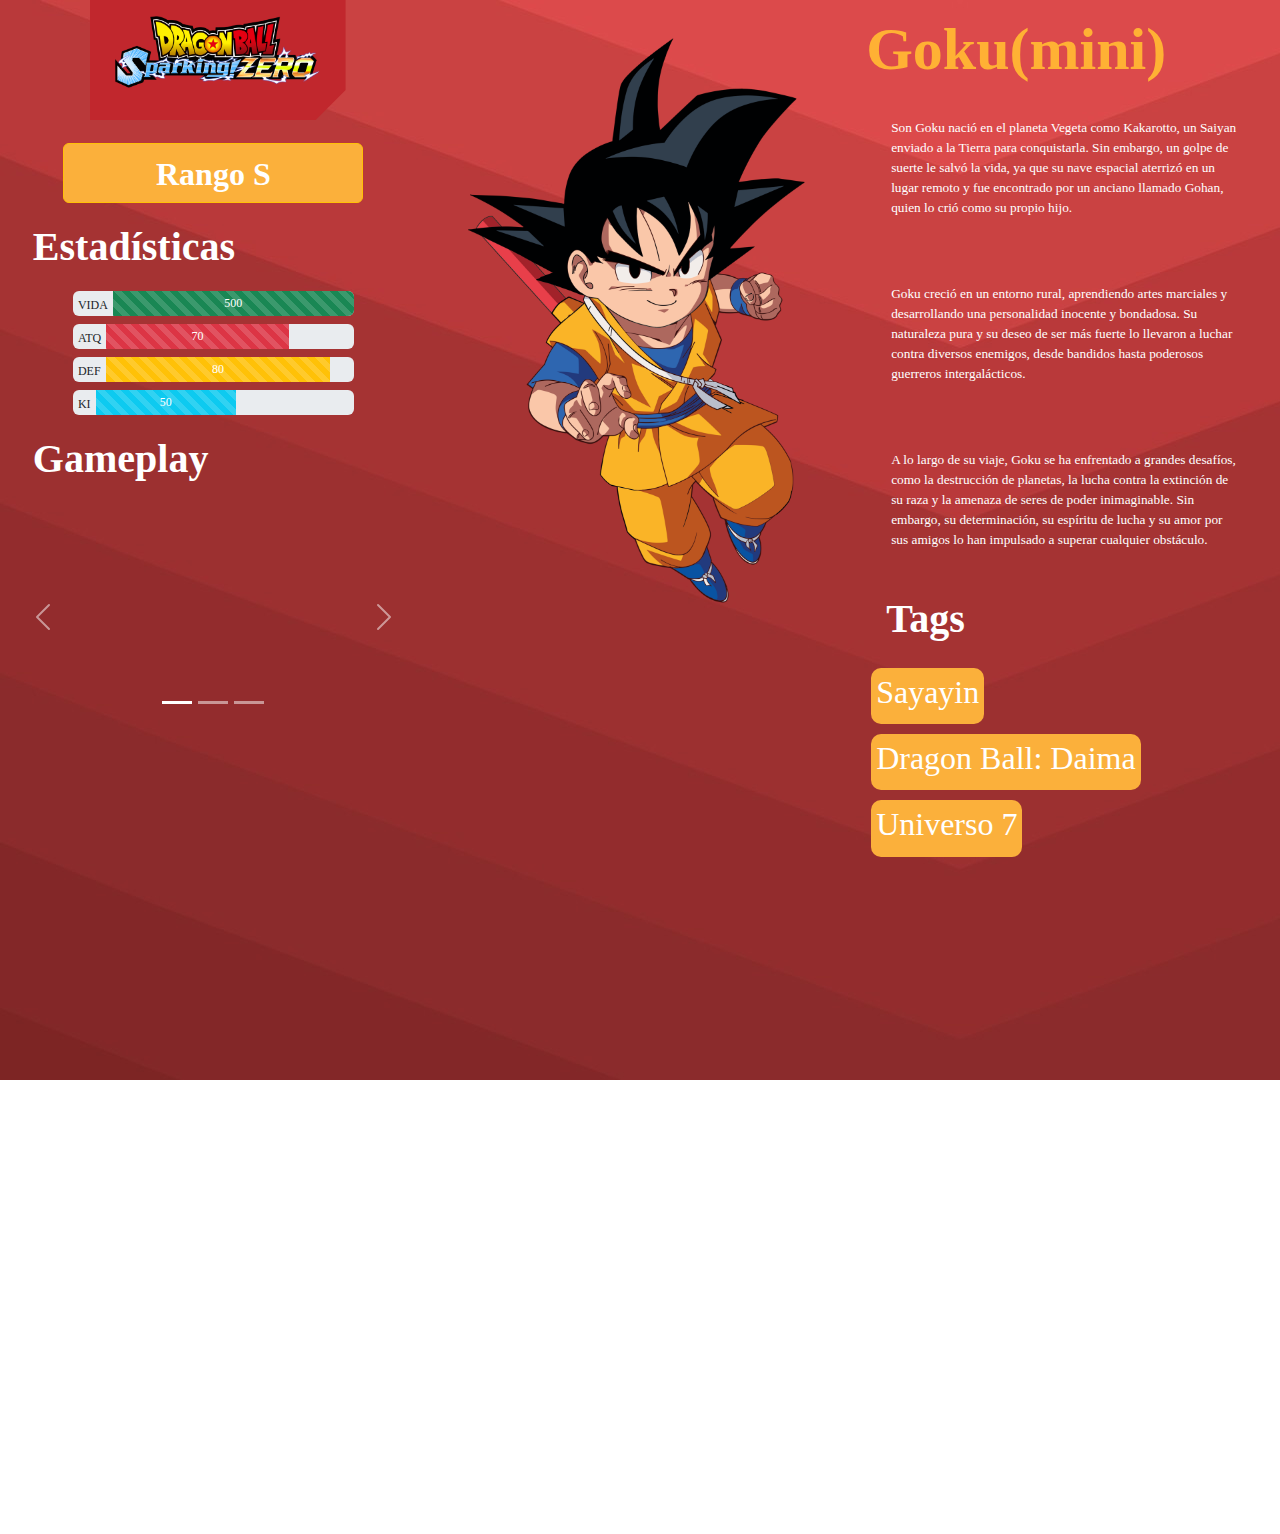
==== index.html @ c5095221 "TRABAJO TERMINADO" ====
<!DOCTYPE html>
<html lang="es">

<head>
    <meta charset="UTF-8">
    <meta name="viewport" content="width=device-width, initial-scale=1.0">
    <title>Tarjeta DB SparkingZero</title>
    <link href="https://cdn.jsdelivr.net/npm/bootstrap@5.3.3/dist/css/bootstrap.min.css" rel="stylesheet"
        integrity="sha384-QWTKZyjpPEjISv5WaRU9OFeRpok6YctnYmDr5pNlyT2bRjXh0JMhjY6hW+ALEwIH" crossorigin="anonymous">
    <link rel="stylesheet" href="./estilos.css">
</head>

<body>

    <div class="logo">
        <div class="sparkin">

            <img src="imagenes/logo.png" width="80%">

        </div>
    </div>

    <div id="contenedor">

        <responsive class="responsiva">

            <res class="movil">
                <h2 class="titulo">Goku(mini)</h2>
            </res>

        </responsive>


        <div class="primer">
            <button class="btn btn-warning">Rango S</button>

            <responsive class="responsiva">

                <res class="movil">
                    <img src="imagenes/gokudaima.png" alt="">
                </res>

            </responsive>




            <h1>Estadísticas</h1>


            <barras class="progress" role="progressbar" aria-label="Animated striped example" aria-valuenow="75"
                aria-valuemin="0" aria-valuemax="100">
                <p>VIDA</p>
                <barra class="progress-bar progress-bar-striped progress-bar-animated bg-success" style="width: 100%">
                    <p>500</p>
            </barras>

            <barras class="progress" role="progressbar" aria-label="Animated striped example" aria-valuenow="20"
                aria-valuemin="0" aria-valuemax="100">
                <p>ATQ</p>
                <barra class="progress-bar progress-bar-striped progress-bar-animated bg-danger" style="width: 65%">
                    <p>70</p>
            </barras>

            </barras>

            <barras class="progress" role="progressbar" aria-label="Animated striped example" aria-valuenow="75"
                aria-valuemin="0" aria-valuemax="100">
                <p>DEF</p>
                <barra class="progress-bar progress-bar-striped progress-bar-animated bg-warning" style="width: 80%">
                    <p>80</p>
            </barras>

            <barras class="progress" role="progressbar" aria-label="Animated striped example" aria-valuenow="75"
                aria-valuemin="0" aria-valuemax="100">
                <p>KI</p>
                <barra class="progress-bar progress-bar-striped progress-bar-animated bg-info" style="width: 50%">
                    <p>50</p>
            </barras>

            <!-- Carrusel -->

            <h1>Gameplay</h1>

            <section id="carouselExampleIndicators" class="carousel slide">
                <section class="carousel-indicators">
                    <button type="button" data-bs-target="#carouselExampleIndicators" data-bs-slide-to="0"
                        class="active" aria-current="true" aria-label="Slide 1"></button>
                    <button type="button" data-bs-target="#carouselExampleIndicators" data-bs-slide-to="1"
                        aria-label="Slide 2"></button>
                    <button type="button" data-bs-target="#carouselExampleIndicators" data-bs-slide-to="2"
                        aria-label="Slide 3"></button>
                </section>

                <section class="carousel-inner">
                    <section class="carousel-item active">

                        <iframe width="400" height="220"
                            src="https://www.youtube.com/embed/WRetQBWkkNM?si=79wx1hC0Dwyz8WtH" frameborder="0"
                            allow="accelerometer; clipboard-write; encrypted-media; gyroscope; picture-in-picture; web-share"
                            referrerpolicy="strict-origin-when-cross-origin" allowfullscreen></iframe>

                    </section>
                    <section class="carousel-item">

                        <iframe width="400" height="220"
                            src="https://www.youtube.com/embed/TWC8ZXgAeWw?si=ptdRTUShhZVx-BAG" frameborder="0"
                            allow="accelerometer; clipboard-write; encrypted-media; gyroscope; picture-in-picture; web-share"
                            referrerpolicy="strict-origin-when-cross-origin" allowfullscreen></iframe>

                    </section>
                    <section class="carousel-item">

                        <iframe width="400" height="220"
                            src="https://www.youtube.com/embed/fkScj18Ng8U?si=mwqr-V7EXJpfx2qy" frameborder="0"
                            allow="accelerometer; clipboard-write; encrypted-media; gyroscope; picture-in-picture; web-share"
                            referrerpolicy="strict-origin-when-cross-origin" allowfullscreen></iframe>

                    </section>
                </section>
                <button class="carousel-control-prev" type="button" data-bs-target="#carouselExampleIndicators"
                    data-bs-slide="prev">
                    <span class="carousel-control-prev-icon" aria-hidden="true"></span>
                    <span class="visually-hidden">Previous</span>
                </button>
                <button class="carousel-control-next" type="button" data-bs-target="#carouselExampleIndicators"
                    data-bs-slide="next">
                    <span class="carousel-control-next-icon" aria-hidden="true"></span>
                    <span class="visually-hidden">Next</span>
                </button>
            </section>

            <div class="tercero">

                <res class="movil">
                    <div class="tercero">

                        <res class="desktop">
                            <h2 class="titulo2">Goku(mini)</h2>
                        </res>

                        <article class="lore">
                            <p>Son Goku nació en el planeta Vegeta como Kakarotto, un Saiyan enviado a la Tierra para
                                conquistarla.
                                Sin embargo, un golpe de suerte le salvó la vida, ya que su nave espacial aterrizó en un
                                lugar remoto y
                                fue encontrado por un anciano llamado Gohan, quien lo crió como su propio hijo.</p>

                            <p>Goku creció en un entorno rural, aprendiendo artes marciales y desarrollando una
                                personalidad inocente y bondadosa.
                                Su naturaleza pura y su deseo de ser más fuerte lo llevaron a luchar contra diversos
                                enemigos, desde bandidos hasta
                                poderosos guerreros intergalácticos.</p>

                            <p>A lo largo de su viaje, Goku se ha enfrentado a grandes desafíos, como la destrucción de
                                planetas, la lucha contra
                                la extinción de su raza y la amenaza de seres de poder inimaginable. Sin embargo, su
                                determinación, su espíritu
                                de lucha y su amor por sus amigos lo han impulsado a superar cualquier obstáculo.</p>
                        </article>

                        <aside class="tag">
                            <h1>Tags</h1>
                        </aside>

                        <footer class="tags">
                            <nav class="t1">
                                <h2>Sayayin</h2>
                            </nav>
                            <nav class="t1">
                                <h2>Dragon Ball: Daima</h2>
                            </nav>
                            <nav class="t1">
                                <h2>Universo 7</h2>
                            </nav>
                        </footer>

                        </section>
                    </div>
                </res>

            </div>


        </div>


        <div class="segundo">

            <res class="desktop">
                <img src="imagenes/gokudaima.png" alt="">
            </res>

        </div>


        <div class="tercero">

            <res class="desktop">
                <h2 class="titulo2">Goku(mini)</h2>
            </res>

            <res class="desktop">
                <article class="lore">
                    <p>Son Goku nació en el planeta Vegeta como Kakarotto, un Saiyan enviado a la Tierra para
                        conquistarla.
                        Sin embargo, un golpe de suerte le salvó la vida, ya que su nave espacial aterrizó en un lugar
                        remoto y
                        fue encontrado por un anciano llamado Gohan, quien lo crió como su propio hijo.</p>

                    <p>Goku creció en un entorno rural, aprendiendo artes marciales y desarrollando una personalidad
                        inocente y bondadosa.
                        Su naturaleza pura y su deseo de ser más fuerte lo llevaron a luchar contra diversos enemigos,
                        desde bandidos hasta
                        poderosos guerreros intergalácticos.</p>

                    <p>A lo largo de su viaje, Goku se ha enfrentado a grandes desafíos, como la destrucción de
                        planetas, la lucha contra
                        la extinción de su raza y la amenaza de seres de poder inimaginable. Sin embargo, su
                        determinación, su espíritu
                        de lucha y su amor por sus amigos lo han impulsado a superar cualquier obstáculo.</p>
                </article>

                <aside class="tag">
                    <h1>Tags</h1>
                </aside>

                <footer class="tags">
                    <nav class="t1">
                        <h2>Sayayin</h2>
                    </nav>
                    <nav class="t1">
                        <h2>Dragon Ball: Daima</h2>
                    </nav>
                    <nav class="t1">
                        <h2>Universo 7</h2>
                    </nav>
                </footer>
            </res>



            </section>
        </div>




        <script src="https://cdn.jsdelivr.net/npm/bootstrap@5.3.3/dist/js/bootstrap.bundle.min.js"
            integrity="sha384-YvpcrYf0tY3lHB60NNkmXc5s9fDVZLESaAA55NDzOxhy9GkcIdslK1eN7N6jIeHz"
            crossorigin="anonymous"></script>

</body>

</html>
---- estilos.css ----
* {

    padding: 0px;
    margin: 0px;
    font-family: Century Gothic;


}

.logo {

    position: absolute;
    min-width: 160px;
    max-width: 20%;
    height: 120px;
    background: #c1272d;
    clip-path: polygon(0 0, 100% 0, 100% calc(100% - 30px), calc(100% - 30px) 100%, 0 100%);
    margin-left: 7%;
    overflow: hidden;
    object-fit: cover;
    display: grid;
    justify-content: center;
    align-items: center;

}

.sparkin img {
    margin-left: 10%;
    margin-bottom: 1em;

}

body {
    background-image: url(./imagenes/wallpaper.jpg);
    /**background: linear-gradient(to bottom, #333333, #c1272c);*/
    background-repeat: no-repeat;
    height: 100%;
    width: 100%;
    background-attachment: fixed;

    scrollbar-base-color: #c1272d;
}


#contenedor {
    display: flex;
    padding: 0px;
    justify-content: center;
    align-items: center;
    min-height: 100%;
    flex-wrap: wrap;
}

#contenedor div {

    height: 800px;
    margin: 1%;
    text-align: center;
    flex: 1;
    min-width: 400px;

}

.titulo {
    width: 70%;
    height: auto;
    margin-top: 150px;
    margin-bottom: -60px;
    font-size: 60px;
    color: #ff9d00;

}

.titulo2 {
    width: 70%;
    height: auto;


    font-size: 60px;
    color: #ffb134;

}

.responsiva img {

    width: 70%;
    height: auto;

}

.desktop img {

    width: 90%;
    height: auto;


}

.titulo2 {
    font-weight: bolder;
}

.titulo {
    font-weight: bolder;
}

@media (max-width: 900px) {
    .segundo {
        display: none;
    }
}

@media (max-width: 900px) {
    .desktop {
        display: none;
    }
}


@media (min-width: 901px) {

    .movil {
        display: none;
    }

}

.progress p {
    margin: 5px;
}






.btn {

    margin-top: 130px;
    min-width: 300px;
    max-width: 400px;
    height: 60px;
    font-size: xx-large;
    color: white;
    font-weight: bold;
    background: #fbb03b;

}

.progress {
    height: 25px;
    margin: 2%;
    margin-left: 15%;
    margin-right: 15%;


}

h1 {
    margin: 5%;
    margin-left: 5%;
    margin-right: 5%;
    text-align: left;
    color: white;
    font-weight: bold;
}

#carouselExampleIndicators {

    overflow: hidden;
    object-fit: cover;
    display: grid;
    justify-content: center;
    align-items: center;
}


.lore p {

    color: white;
    padding: 25px;
    text-align: left;
    font-size: smaller;
}

.tags {

    display: inline-block;

}

.t1 {
    padding: 5px;
    display: flex;
    align-content: center;
    height: auto;
    width: auto;
    margin: 5px;
    background-color: #fbb03b;
    color: white;
    border-radius: 10px;
    float: left;
}
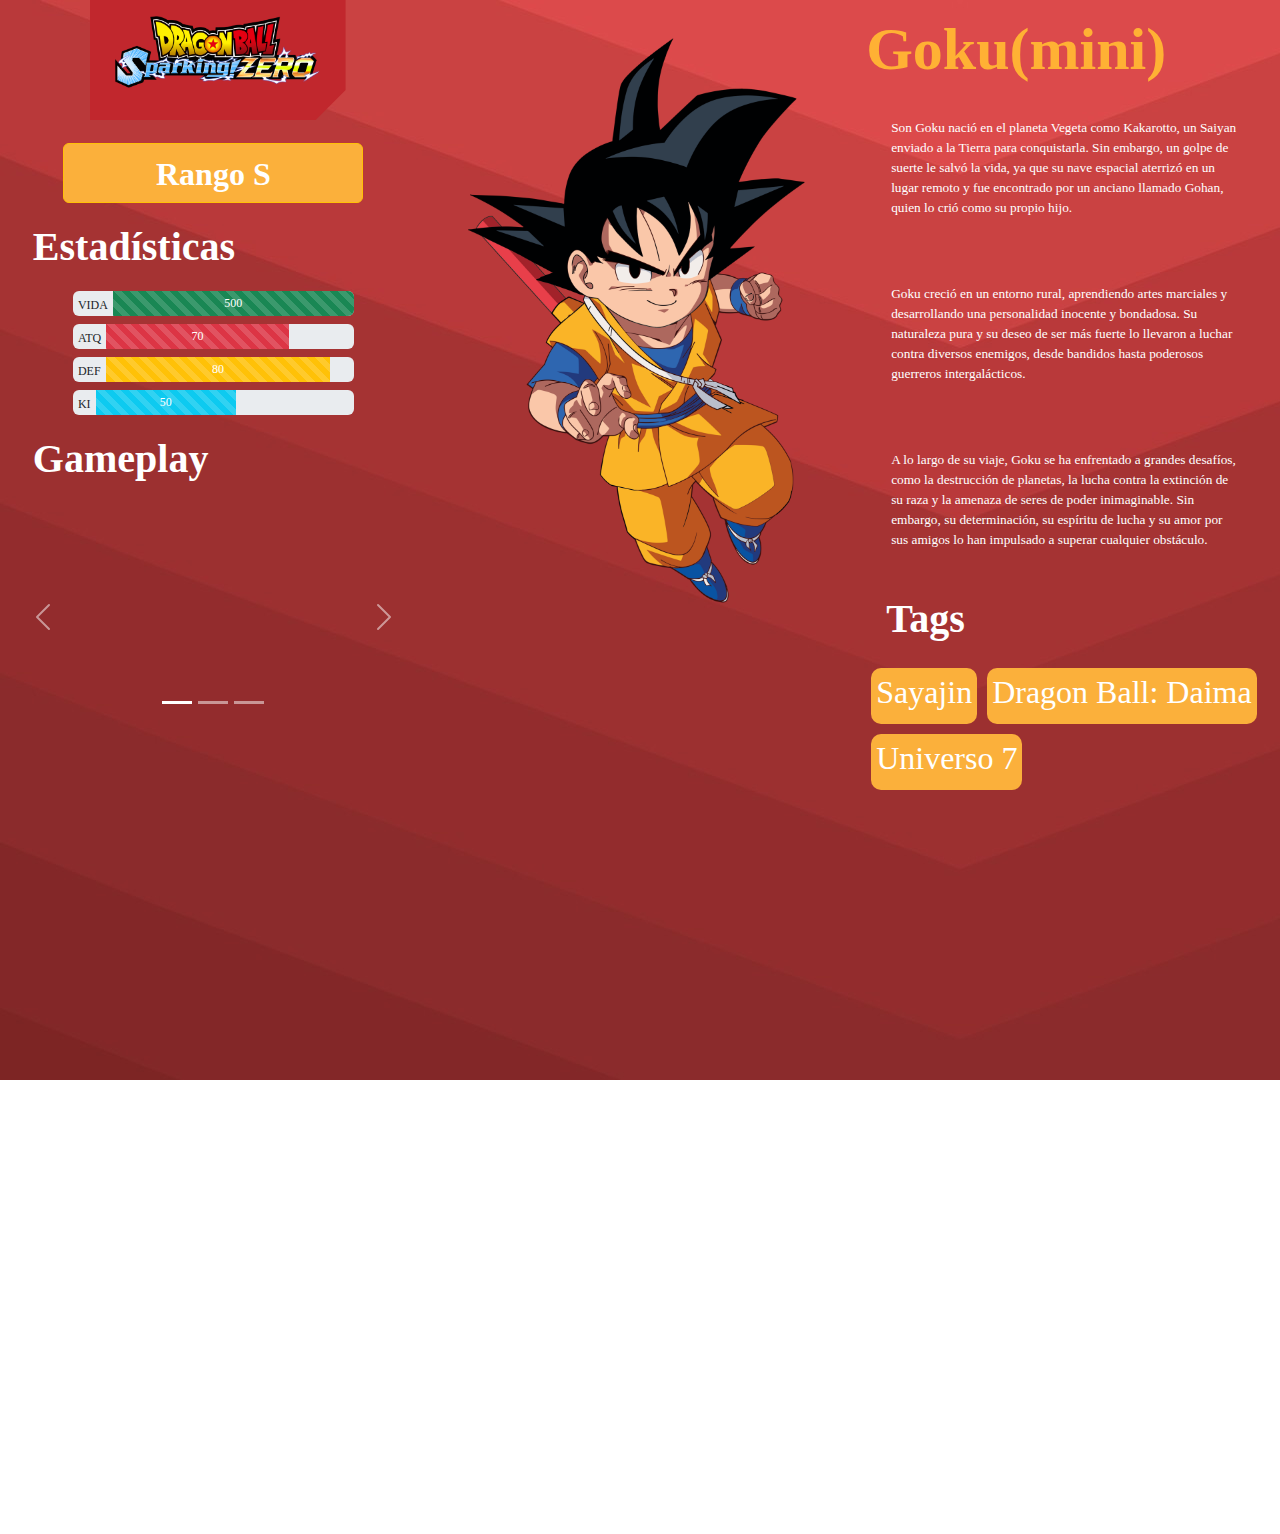
==== commit 010f4e40: "BANNER HTML FINAL" ====
--- a/index.html
+++ b/index.html
@@ -1,17 +1,36 @@
 <!DOCTYPE html>
 <html lang="es">
+
+<!-- 
+
+DISEÑO DE INTERFACES WEB GRUPO B - Tarjeta HTML, CSS y Boostrap - Diseño Digital y Multimedia
+
+Miembros del equipo:
+- Alba Leal Juan Felipe
+- Arenas Roa Miguel Arenas
+- Chaparro Acevedo David Santiago
+- Gómez Cardona Juan Felipe
+- Guasca Pedraza Cristian Manuel
+
+-->
 
 <head>
     <meta charset="UTF-8">
     <meta name="viewport" content="width=device-width, initial-scale=1.0">
     <title>Tarjeta DB SparkingZero</title>
+
+    <!-- Implementación de Boostrap -->
     <link href="https://cdn.jsdelivr.net/npm/bootstrap@5.3.3/dist/css/bootstrap.min.css" rel="stylesheet"
         integrity="sha384-QWTKZyjpPEjISv5WaRU9OFeRpok6YctnYmDr5pNlyT2bRjXh0JMhjY6hW+ALEwIH" crossorigin="anonymous">
     <link rel="stylesheet" href="./estilos.css">
 </head>
 
+<!-- La clase "desktop" hacen referencia a la version responsiva para escritorio -->
+<!-- La clase "movil" es la version responsiva del código para celular-->
+<!-- Se utilizó @media para que el código muestre o oculte elementos dependiendo del tamaño de la pantalla-->
+
 <body>
-
+    <!-- Logo dentro de una marquilla -->
     <div class="logo">
         <div class="sparkin">
 
@@ -20,8 +39,10 @@
         </div>
     </div>
 
+    <!-- Contenedor de las tres columnas de información-->
     <div id="contenedor">
 
+        <!-- Version responsiva del TÍTULO para movil (Que aparezca el nombre de personaje primero)-->
         <responsive class="responsiva">
 
             <res class="movil">
@@ -30,24 +51,21 @@
 
         </responsive>
 
-
+        <!-- Botón Rango S-->
         <div class="primer">
-            <button class="btn btn-warning">Rango S</button>
+            <button class="btn btn btn-warning">Rango S</button>
 
             <responsive class="responsiva">
-
+                <!-- La imagen de Gokú aparece al inicio despues del botón de rango en la versión móvil-->
                 <res class="movil">
                     <img src="imagenes/gokudaima.png" alt="">
                 </res>
-
             </responsive>
 
-
-
-
+            <!-- Implementación de barras de progreso con Boostrap-->
             <h1>Estadísticas</h1>
 
-
+            <!-- Barra de Vida-->
             <barras class="progress" role="progressbar" aria-label="Animated striped example" aria-valuenow="75"
                 aria-valuemin="0" aria-valuemax="100">
                 <p>VIDA</p>
@@ -55,6 +73,7 @@
                     <p>500</p>
             </barras>
 
+            <!-- Barra de Ataque -->
             <barras class="progress" role="progressbar" aria-label="Animated striped example" aria-valuenow="20"
                 aria-valuemin="0" aria-valuemax="100">
                 <p>ATQ</p>
@@ -62,8 +81,7 @@
                     <p>70</p>
             </barras>
 
-            </barras>
-
+            <!-- Barra de Defensa-->
             <barras class="progress" role="progressbar" aria-label="Animated striped example" aria-valuenow="75"
                 aria-valuemin="0" aria-valuemax="100">
                 <p>DEF</p>
@@ -71,6 +89,7 @@
                     <p>80</p>
             </barras>
 
+            <!-- Barra de Ki-->
             <barras class="progress" role="progressbar" aria-label="Animated striped example" aria-valuenow="75"
                 aria-valuemin="0" aria-valuemax="100">
                 <p>KI</p>
@@ -78,7 +97,7 @@
                     <p>50</p>
             </barras>
 
-            <!-- Carrusel -->
+            <!-- Carrusel de gamplay de personaje con Boostrap-->
 
             <h1>Gameplay</h1>
 
@@ -93,42 +112,52 @@
                 </section>
 
                 <section class="carousel-inner">
+
+                    <!-- Gameplay 1-->
                     <section class="carousel-item active">
 
                         <iframe width="400" height="220"
                             src="https://www.youtube.com/embed/WRetQBWkkNM?si=79wx1hC0Dwyz8WtH" frameborder="0"
                             allow="accelerometer; clipboard-write; encrypted-media; gyroscope; picture-in-picture; web-share"
                             referrerpolicy="strict-origin-when-cross-origin" allowfullscreen></iframe>
-
                     </section>
+
+                    <!-- Gameplay 2-->
                     <section class="carousel-item">
 
                         <iframe width="400" height="220"
                             src="https://www.youtube.com/embed/TWC8ZXgAeWw?si=ptdRTUShhZVx-BAG" frameborder="0"
                             allow="accelerometer; clipboard-write; encrypted-media; gyroscope; picture-in-picture; web-share"
                             referrerpolicy="strict-origin-when-cross-origin" allowfullscreen></iframe>
-
                     </section>
+
+                    <!-- Gameplay 3 -->
                     <section class="carousel-item">
 
                         <iframe width="400" height="220"
                             src="https://www.youtube.com/embed/fkScj18Ng8U?si=mwqr-V7EXJpfx2qy" frameborder="0"
                             allow="accelerometer; clipboard-write; encrypted-media; gyroscope; picture-in-picture; web-share"
                             referrerpolicy="strict-origin-when-cross-origin" allowfullscreen></iframe>
-
                     </section>
+
                 </section>
                 <button class="carousel-control-prev" type="button" data-bs-target="#carouselExampleIndicators"
                     data-bs-slide="prev">
                     <span class="carousel-control-prev-icon" aria-hidden="true"></span>
                     <span class="visually-hidden">Previous</span>
                 </button>
+
                 <button class="carousel-control-next" type="button" data-bs-target="#carouselExampleIndicators"
                     data-bs-slide="next">
                     <span class="carousel-control-next-icon" aria-hidden="true"></span>
                     <span class="visually-hidden">Next</span>
                 </button>
+
             </section>
+
+
+            <!-- Columna de información de historia de Goku-->
+            <!-- Texto de historia para Móvil-->
 
             <div class="tercero">
 
@@ -159,6 +188,7 @@
                                 de lucha y su amor por sus amigos lo han impulsado a superar cualquier obstáculo.</p>
                         </article>
 
+                        <!-- Tags -->
                         <aside class="tag">
                             <h1>Tags</h1>
                         </aside>
@@ -178,13 +208,10 @@
                         </section>
                     </div>
                 </res>
-
             </div>
-
-
-        </div>
-
-
+        </div>
+
+        <!-- Segunda columna dedicada para la imagen de Goku, que aparezca en el medio para la version de escritorio-->
         <div class="segundo">
 
             <res class="desktop">
@@ -193,7 +220,7 @@
 
         </div>
 
-
+        <!-- Texto de historia de Goku versión Escritorio -->
         <div class="tercero">
 
             <res class="desktop">
@@ -227,7 +254,7 @@
 
                 <footer class="tags">
                     <nav class="t1">
-                        <h2>Sayayin</h2>
+                        <h2>Sayajin</h2>
                     </nav>
                     <nav class="t1">
                         <h2>Dragon Ball: Daima</h2>
@@ -237,19 +264,12 @@
                     </nav>
                 </footer>
             </res>
-
-
-
             </section>
         </div>
-
-
-
 
         <script src="https://cdn.jsdelivr.net/npm/bootstrap@5.3.3/dist/js/bootstrap.bundle.min.js"
             integrity="sha384-YvpcrYf0tY3lHB60NNkmXc5s9fDVZLESaAA55NDzOxhy9GkcIdslK1eN7N6jIeHz"
             crossorigin="anonymous"></script>
-
 </body>
 
 </html>--- a/estilos.css
+++ b/estilos.css
@@ -1,14 +1,11 @@
 * {
-
     padding: 0px;
     margin: 0px;
     font-family: Century Gothic;
-
-
 }
 
+/* Ajuste del logo y la marquilla del Sparking Zero */
 .logo {
-
     position: absolute;
     min-width: 160px;
     max-width: 20%;
@@ -21,26 +18,24 @@
     display: grid;
     justify-content: center;
     align-items: center;
-
 }
 
 .sparkin img {
     margin-left: 10%;
     margin-bottom: 1em;
+}
 
-}
+/* Ajustes del fondo */
 
 body {
     background-image: url(./imagenes/wallpaper.jpg);
-    /**background: linear-gradient(to bottom, #333333, #c1272c);*/
     background-repeat: no-repeat;
     height: 100%;
     width: 100%;
     background-attachment: fixed;
-
-    scrollbar-base-color: #c1272d;
 }
 
+/* Contenedor que encierra las 3 columnas */
 
 #contenedor {
     display: flex;
@@ -51,15 +46,16 @@
     flex-wrap: wrap;
 }
 
+/* Ajuste de las columnas con su tamaño y responsividad */
 #contenedor div {
-
     height: 800px;
     margin: 1%;
     text-align: center;
     flex: 1;
     min-width: 400px;
+}
 
-}
+/* Título de Goku(mini) de Escritorio */
 
 .titulo {
     width: 70%;
@@ -68,74 +64,67 @@
     margin-bottom: -60px;
     font-size: 60px;
     color: #ff9d00;
+}
 
+.titulo {
+    font-weight: bolder;
 }
+
+/* Título de Gokú(mini) para Móvil */
 
 .titulo2 {
     width: 70%;
     height: auto;
-
-
     font-size: 60px;
     color: #ffb134;
-
-}
-
-.responsiva img {
-
-    width: 70%;
-    height: auto;
-
-}
-
-.desktop img {
-
-    width: 90%;
-    height: auto;
-
-
 }
 
 .titulo2 {
     font-weight: bolder;
 }
 
-.titulo {
-    font-weight: bolder;
+/* Elementos de responsividad */
+.responsiva img {
+    width: 70%;
+    height: auto;
 }
 
+.desktop img {
+    width: 90%;
+    height: auto;
+}
+
+/* Responsividad de la segunda columna*/
 @media (max-width: 900px) {
     .segundo {
         display: none;
     }
 }
 
+
+/* RESPONSIVE MÓVIL/PC DEL CÓDIGO */
+
+/* Configuración Móvil */
 @media (max-width: 900px) {
     .desktop {
         display: none;
     }
 }
 
-
+/* Configuración Escritorio */
 @media (min-width: 901px) {
-
     .movil {
         display: none;
     }
-
 }
 
+
+/* Ajustes de estética de algunos elementos como botones, carrusel, parrafos y tags */
 .progress p {
     margin: 5px;
 }
 
-
-
-
-
-
 .btn {
-
     margin-top: 130px;
     min-width: 300px;
     max-width: 400px;
@@ -144,7 +133,6 @@
     color: white;
     font-weight: bold;
     background: #fbb03b;
-
 }
 
 .progress {
@@ -152,8 +140,6 @@
     margin: 2%;
     margin-left: 15%;
     margin-right: 15%;
-
-
 }
 
 h1 {
@@ -166,7 +152,6 @@
 }
 
 #carouselExampleIndicators {
-
     overflow: hidden;
     object-fit: cover;
     display: grid;
@@ -176,7 +161,6 @@
 
 
 .lore p {
-
     color: white;
     padding: 25px;
     text-align: left;
@@ -184,9 +168,7 @@
 }
 
 .tags {
-
     display: inline-block;
-
 }
 
 .t1 {
